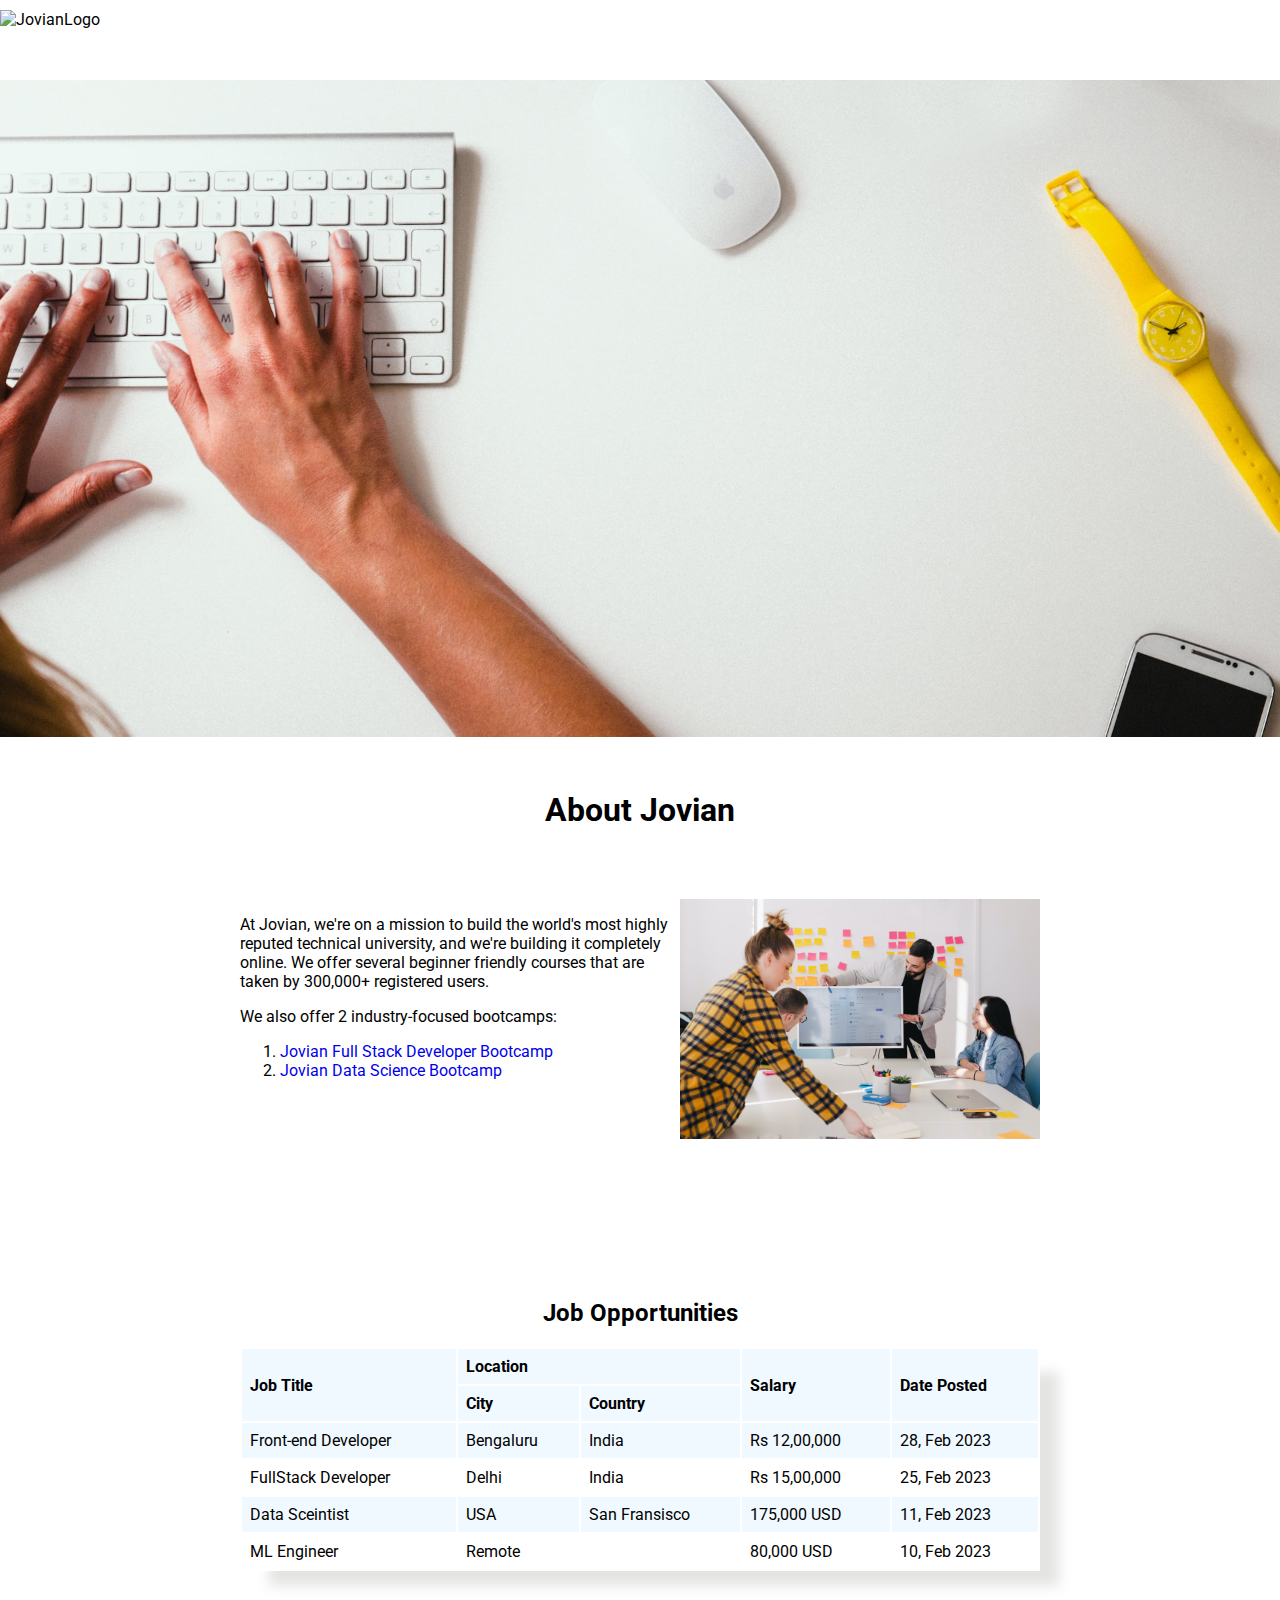
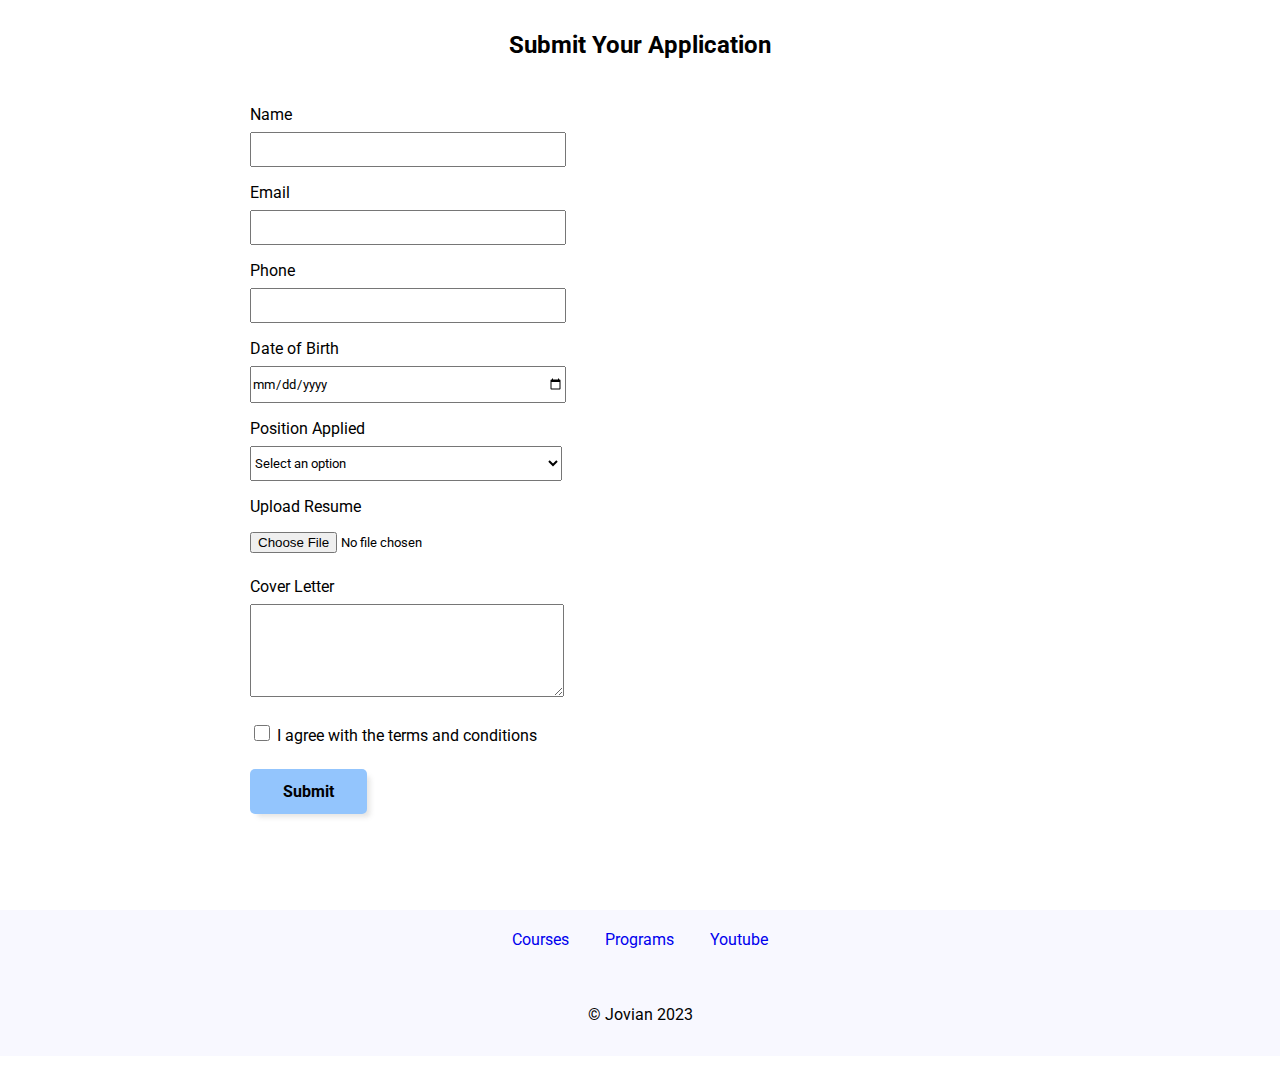
==== src/index.html @ c90a6713 "HTML CSS and supporting images/files uploaded" ====
<!DOCTYPE html>
<html>
    <head>
        <title>
         Jovian Job Portal
        </title>
        <link rel="stylesheet" href="styles.css">
        <link rel="preconnect" href="https://fonts.googleapis.com">
<link rel="preconnect" href="https://fonts.gstatic.com" crossorigin>
<link href="https://fonts.googleapis.com/css2?family=Roboto:wght@100;700&display=swap" rel="stylesheet">
<link rel="preconnect" href="https://fonts.googleapis.com">
<link rel="preconnect" href="https://fonts.gstatic.com" crossorigin>
<link href="https://fonts.googleapis.com/css2?family=Roboto:wght@100;300;400;500;700&display=swap" rel="stylesheet">
    </head>
    <body>
        <div class="navbar">
            <img class="JovianLogo" src="https://s3-us-west-2.amazonaws.com/cbi-image-service-prd/modified/114c04a5-e29d-4b11-8879-75664316419f.png?w=3840" alt="JovianLogo" >
        </div>
        <img class ="banner" src="Banner.jpg" alt="banner" >

        <h1>About Jovian</h1>
        <div class="About">

           
            <div class="description">
      
       <p>At Jovian, we're on a mission to build
        the world's most highly reputed technical
        university, and we're building it completely
        online. We offer several beginner friendly 
        courses that are taken by 300,000+ registered
        users.</p>
        <p>We also offer 2 industry-focused bootcamps:
            <ol>
               <li><a href="https://jovian.com/program/jovian-full-stack-developer-bootcamp" target="_blank">Jovian Full Stack Developer Bootcamp</a></li> 
               <li><a href="https://jovian.com/program/jovian-data-science-bootcamp" target="_blank">Jovian Data Science Bootcamp</a></li>
            </ol>
        </p>
    </div class="team">
       <img class = "team-image" src="Team.jpg" alt="Team" height="240px">

    </div>

    <div class="Job-section">
       
       <h2>Job Opportunities</h2>

       

   <table class="Job-content">
   <tr class="jobs-header-row">
    <th rowspan="2">Job Title</th>
    <th colspan="2">Location</th>
    <th rowspan="2">Salary</th>
    <th rowspan="2">Date Posted</th>

    <tr class="jobs-header-row"> 
      <th> City </th>
      <th> Country </th>
    </tr>
   </tr>
   <div class="box-shadow">
   <tr class="Job-items">
   <td>Front-end Developer</td>
   <td>Bengaluru</td>
   <td>India</td>
   <td>Rs 12,00,000</td>
   <td>28, Feb 2023</td>
   </tr>
   <tr class="Job-items">
    
    <td>FullStack Developer</td>
    <td>Delhi</td>
    <td>India</td>
    <td>Rs 15,00,000</td>
   <td>25, Feb 2023</td>
    </tr>

    <tr class="Job-items">
    <td>Data Sceintist </td>
    <td>USA</td>
    <td>San Fransisco</td>
    <td>175,000 USD</td>
   <td>11, Feb 2023</td>
    </tr>
    <tr class="Job-items">
        <td>ML Engineer </td>
        <td colspan="2">Remote</td>
        <td>80,000 USD</td>

       <td>10, Feb 2023</td>
        </tr>

    </div>

 </table>
       
      
       
     
     


    </div>

    <div class="application">
        <div>
            <h2>Submit Your Application</h2>
        </div>
        <form action="https://formbold.com/s/9Bv5w" method="POST" enctype="multipart/form-data" class="application-form">
            <div class="form-group">
              <label for="name"> Name</label><br>
              <input type="text" id="name" name="name" required>
            </div>

            
                <div class="form-group">
                  <label for="Email"> Email</label><br>
                  <input type="text" id="email" name="Email" required>
                </div>

                    <div class="form-group">
                      <label for="Phone"> Phone</label><br>
                      <input type="number" id="phone" name="Phone" required>
                    </div>
                   
                        <div class="form-group">
                          <label for="dob"> Date of Birth </label><br>
                          <input type="date" id="dob" name="dob" required>
                        </div>
                        
                            <div class="form-group">
                              <label for="position"> Position Applied</label><br>
                             <select id="position" name="position" required>
                                <option value="">Select an option </option>
                                <option value="Frontend Developer">Frontend Developer </option>
                                <option value="FullStack Developer">FullStack Developer </option>
                                <option value="Data Scientist">Data Scientist </option>
                                <option value="ML Engineer">ML Engineer </option>

                             </select>
                            </div>

                            <div class="form-group">
                                <label for="resume"> Upload Resume </label><br>
                                <input type="file" id="resume" name="resume" accept=" .pdf,.doc,.docx" required>
                              </div>

                              <div class="form-group">
                                <label for="cover-letter"> Cover Letter </label><br>
                                <textarea  id="cover-letter" name="cover-letter"  rows="5" required> </textarea>
                              </div>

                              <div class="form-group">
                                <label for="terms">  <input type="checkbox" id="terms" name="terms" required>
                                I agree with the terms and conditions</label>
                               
                              </div>

                              <div class="form-group">
                                
                                <input type="submit" value="Submit">
                              </div>


        

        </form>




    </div>

       <div class="footer"> 
        
        <ul>
            <li class="links"><a href="https://jovian.com/learn" target="_blank">Courses</a></li>
            <li class="links"><a href="https://jovian.com/learn" target="_blank">Programs</a></li>
            <li class="links"><a href="https://www.youtube.com/@jovianhq" target="_blank">Youtube</a></li>
        </ul>
  
        <p>&#169 Jovian 2023</p>
       </div>
    </body>
</html>
---- src/styles.css ----
body {
    margin:0;
    padding:0;
    font-family: Roboto,sans-serif;

}

.navbar {
    height:80px;
    background-color:rgb(255, 255, 255);
}

.JovianLogo{
    padding:10px 0;
    height:60px;


}

.banner {
    width:100%;
    object-fit: cover;
   
}

h1 h2 h3 p {
   
   

}

.About{

    max-width: 800px;
    margin: 0 auto;
    display:flex;
    /* margin-left: 20px;
    margin-right: 20px; */
    margin-bottom: 100px;
    padding:20px;
    
}

.Job-section{

    max-width: 800px;
    margin: 0 auto;
    padding:20px;
    /* margin-left: 20px;
    margin-right: 20px; */
}


h1 {

text-align: center;
margin-top: 50px;
margin-bottom: 50px;


}

h2{

    text-align: center;
    
 }

 .Job-content {

     /* border:1px solid #525252; */
     width:100%;
     /* border-collapse: collapse; */
      box-shadow: 24px 20px 12px -5px rgba(120,120,113,0.2);
     
 }




 .jobs-header-row th {

    /* border:1px solid #525252; */
    background-color:#F0F9FF ;
    box-shadow: none;
    padding:8px;
    text-align: left;
    
   


 }

 .Job-items td {

    
   padding:8px;


 }

 .Job-content tr:nth-child(odd)
 {

    background-color:#F0F9FF ;

 }


 /* application */
 

.application{

    max-width: 800px;
    margin: 0 auto;
    padding:20px;
    /* margin-left: 20px;
    margin-right: 20px; */
}
 
.application-form {

    padding:10px;


}

.form-group {
  
    margin: 16px 0;

}


.form-group input,select,textarea{

    width:40%;
    padding: 8px 0;
    margin-top: 8px;
    font-family:  Roboto,sans-serif;
}

.form-group label{

   font-size: 16px;
   font-weight: 400;
}

.form-group input[type="checkbox"]{

    width:16px;
    height:16px;
    min-width:0;
}


.form-group input[type="submit"]{
    background-color: #93C5FD;
    /* padding:1rem; */
    width:15%;
    height:45px;
    min-width:0;
    border-radius:5px;
    font-size:16px;
    font-weight: bold;
    border:none;
    box-shadow: 5px 5px 5px -2px rgba(120,120,113,0.2);
}

.form-group input[type="submit"]:hover {
   cursor: pointer;
   background-color: #3B82F6;
   color:antiquewhite;
   transition: ease-in ;

}




    .footer {

        background-color: ghostwhite;
        /* height: 50px; */
        margin-top:50px;
       
    }

    .footer p {

        text-align: center;
        padding: 20px 0 32px; 
    }

    a{
        text-decoration: none;
        
    }

  

   .footer ul{

        list-style: none;
        text-align:center;
        padding : 20px 
       
        
         

    }

    .footer li{

        
        margin:0 16px ;
        display: inline;
         

    }
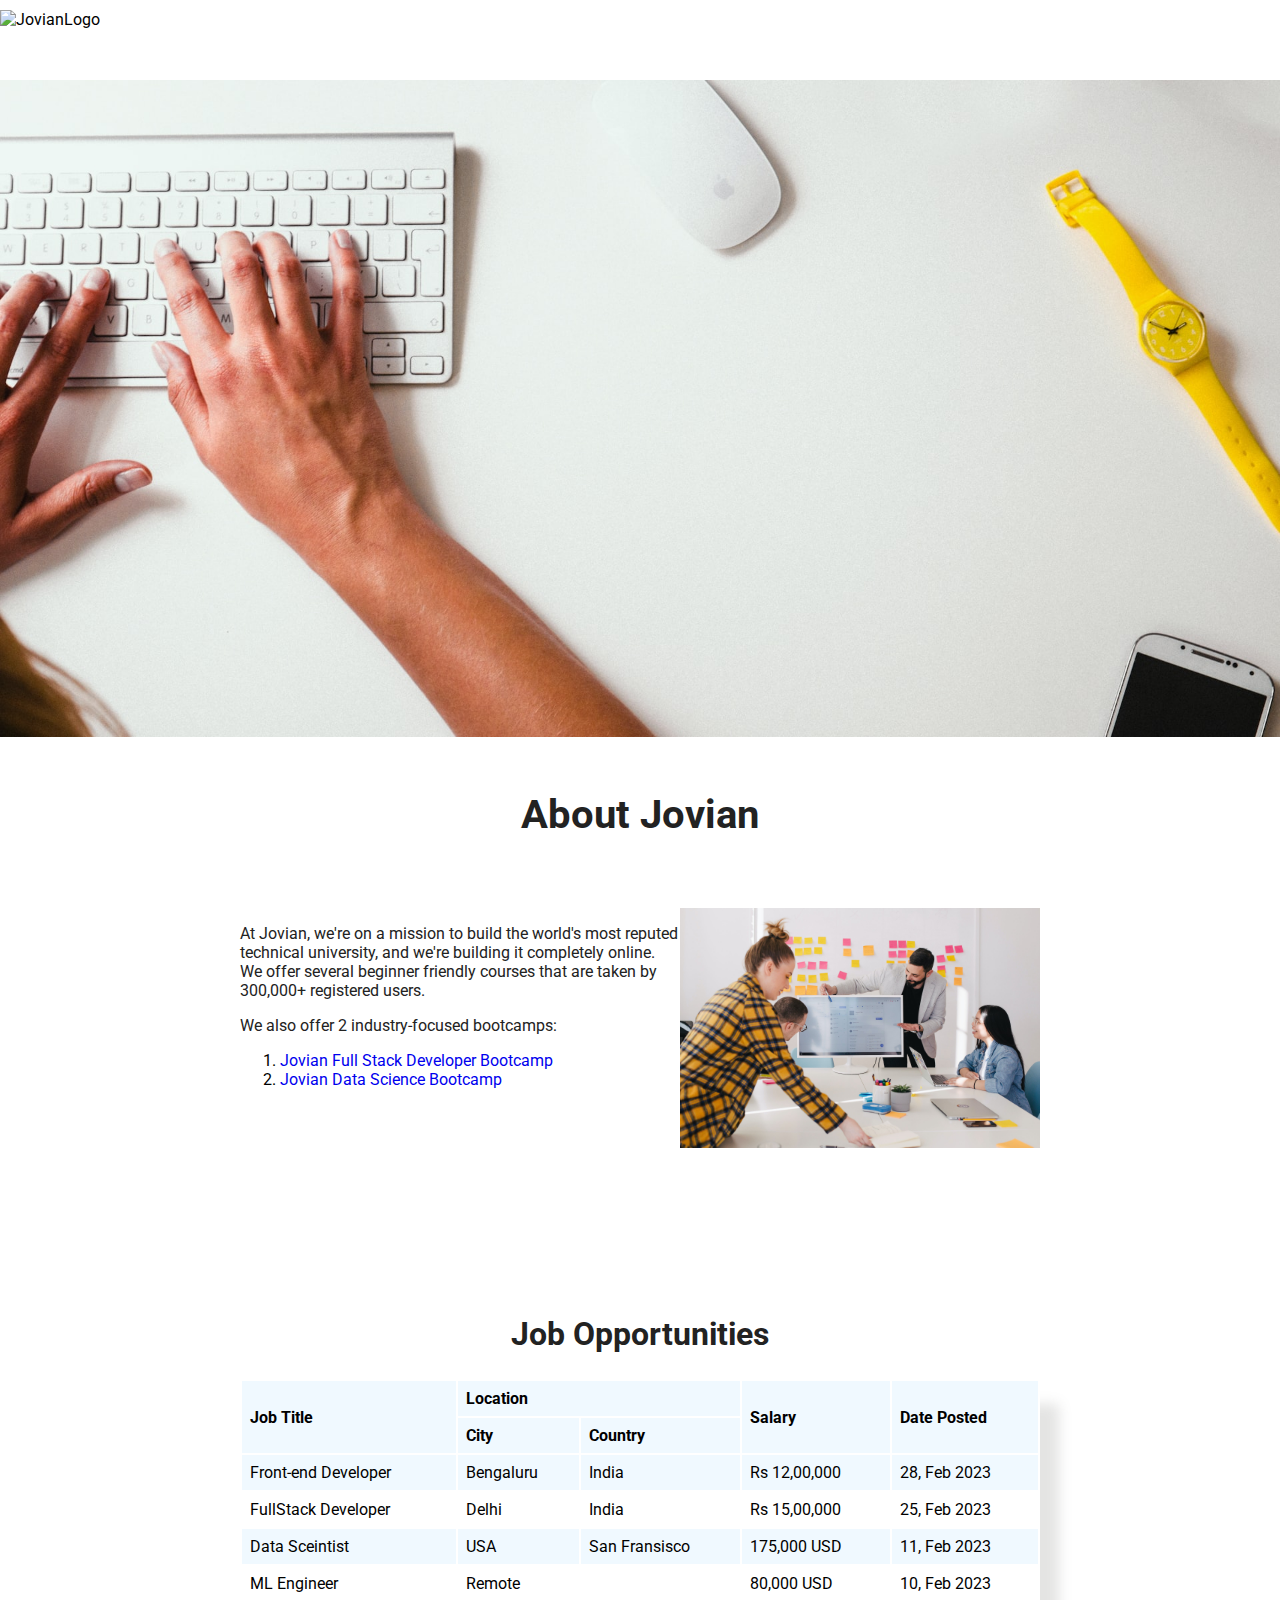
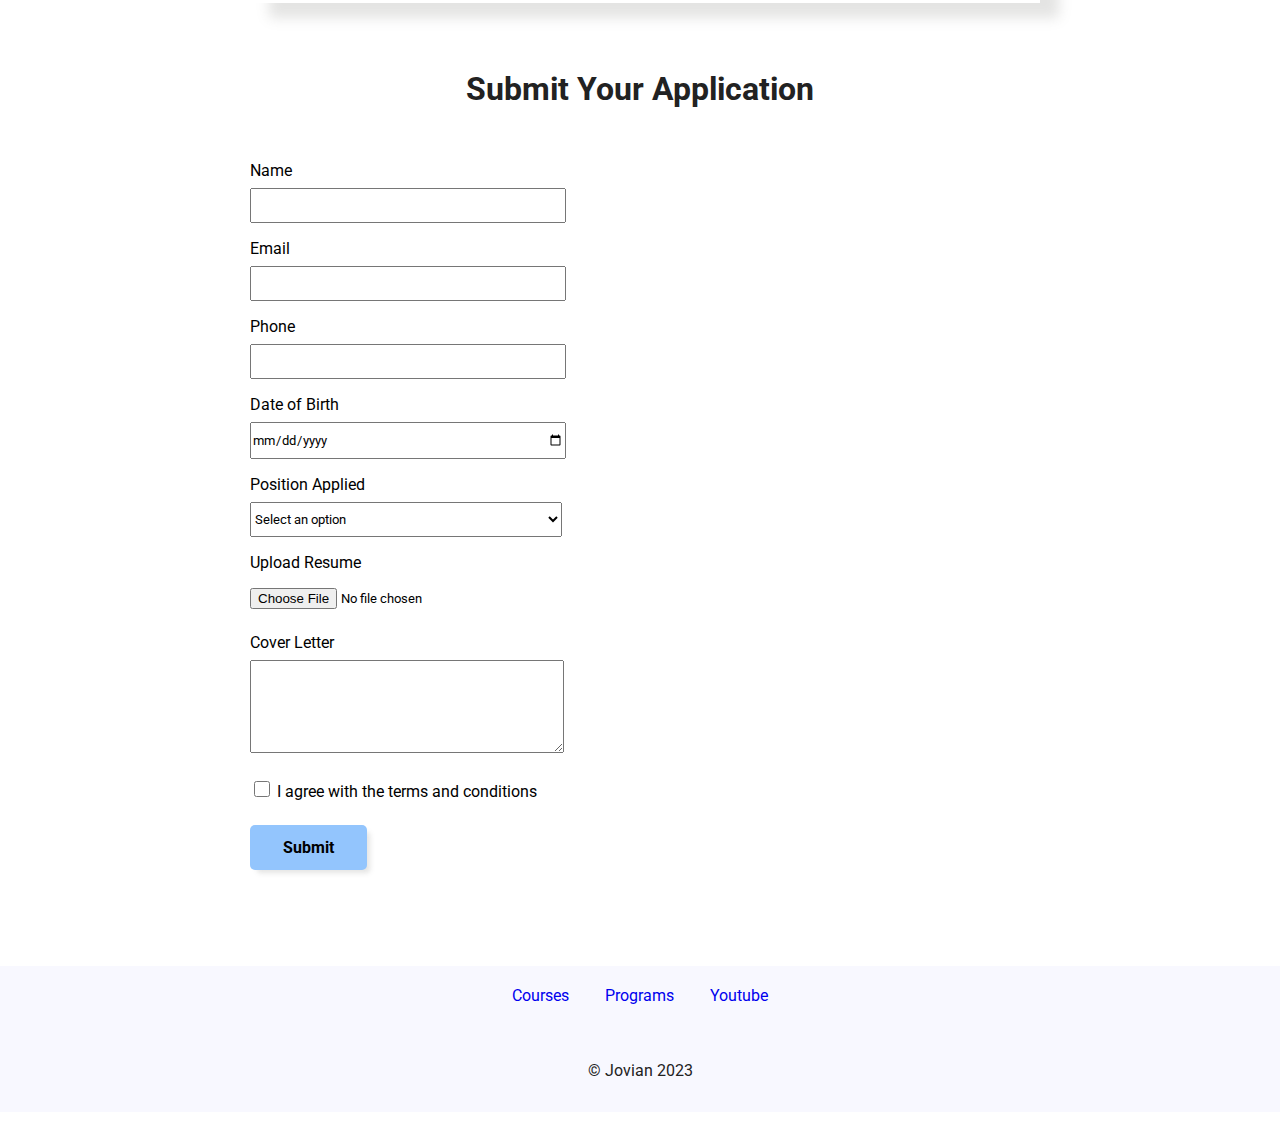
==== commit 38ddcd43: "changes in Title and description and font-size" ====
--- a/src/index.html
+++ b/src/index.html
@@ -2,7 +2,7 @@
 <html>
     <head>
         <title>
-         Jovian Job Portal
+         Jovian Job Site
         </title>
         <link rel="stylesheet" href="styles.css">
         <link rel="preconnect" href="https://fonts.googleapis.com">
@@ -25,7 +25,7 @@
             <div class="description">
       
        <p>At Jovian, we're on a mission to build
-        the world's most highly reputed technical
+        the world's most reputed technical
         university, and we're building it completely
         online. We offer several beginner friendly 
         courses that are taken by 300,000+ registered
--- a/src/styles.css
+++ b/src/styles.css
@@ -2,6 +2,7 @@
     margin:0;
     padding:0;
     font-family: Roboto,sans-serif;
+    font-size:16px;
 
 }
 
@@ -23,11 +24,17 @@
    
 }
 
-h1 h2 h3 p {
+h1,h2,h3,p {
    
-   
-
-}
+   color:#222222;
+
+}
+
+h1{font-size:2.5rem}
+h2{font-size:2rem}
+h3{font-size:1.75rem}
+h5{font-size:1.25rem}
+
 
 .About{
 
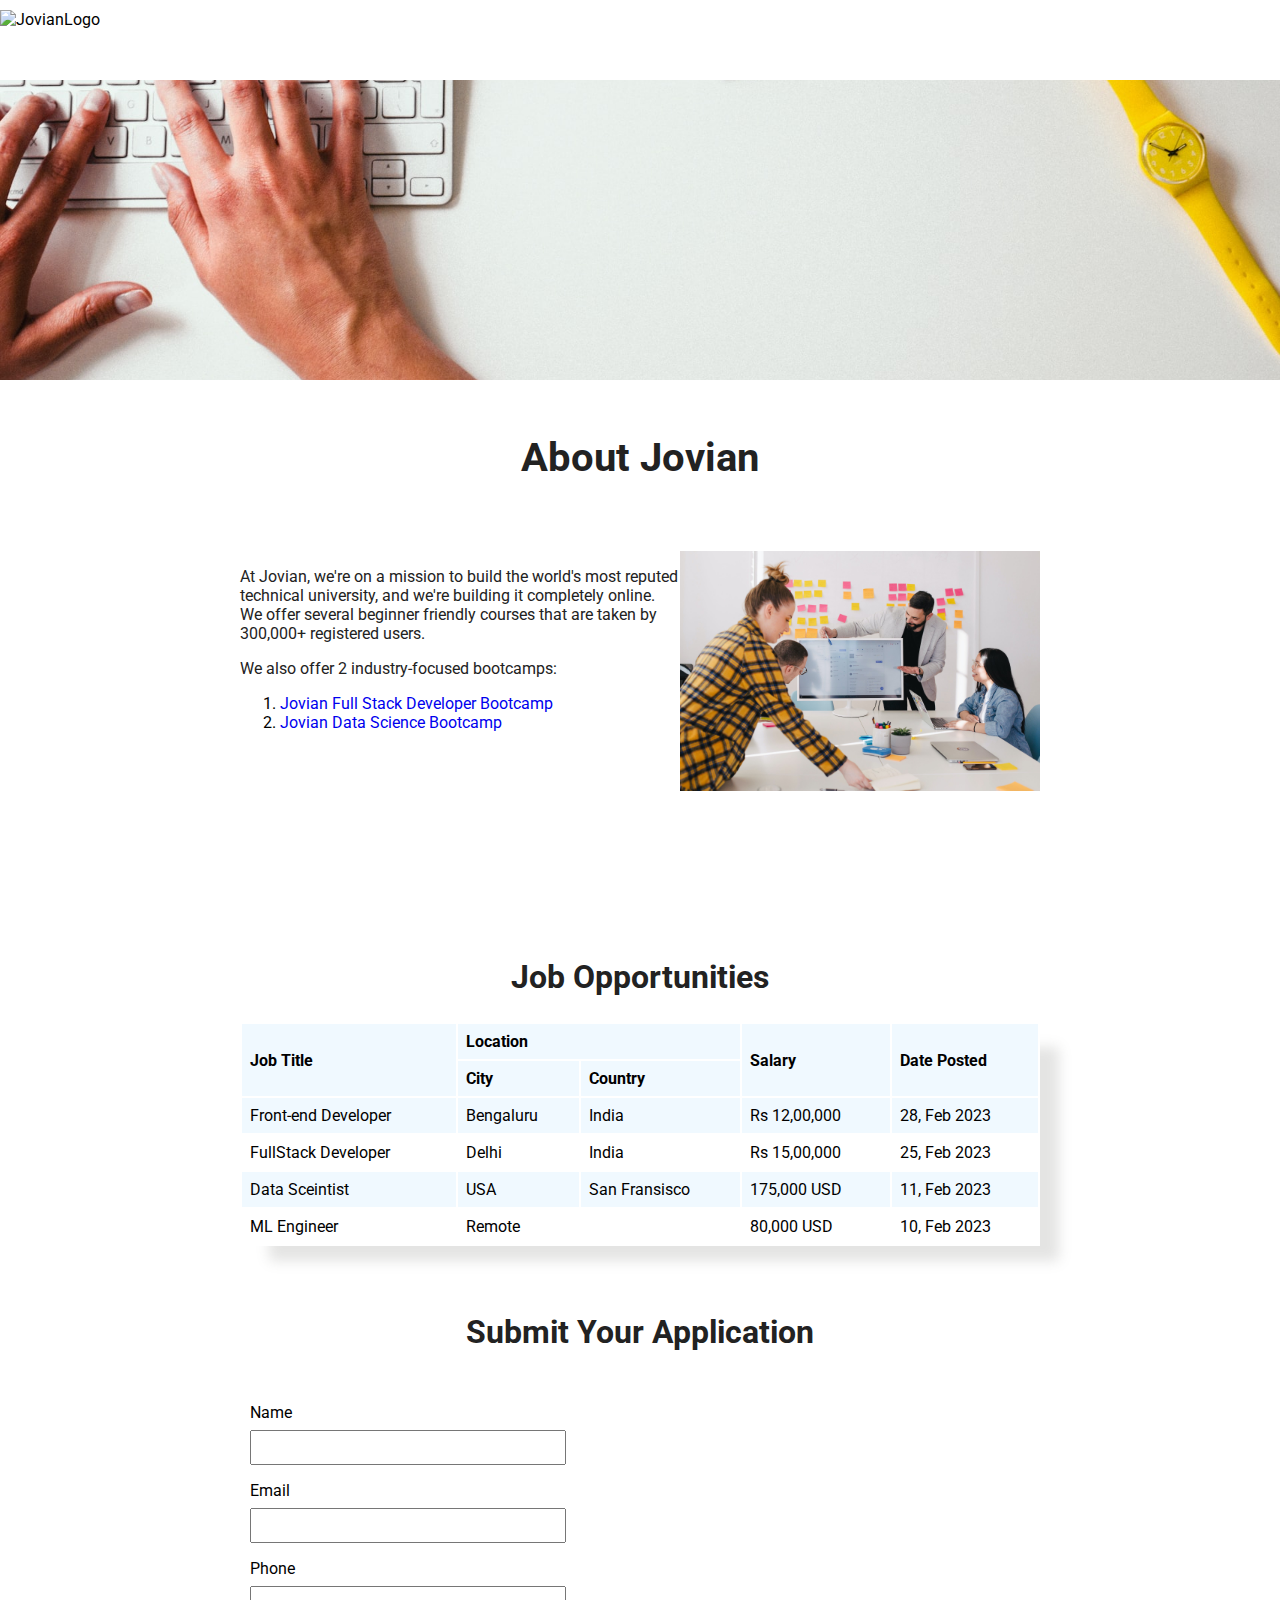
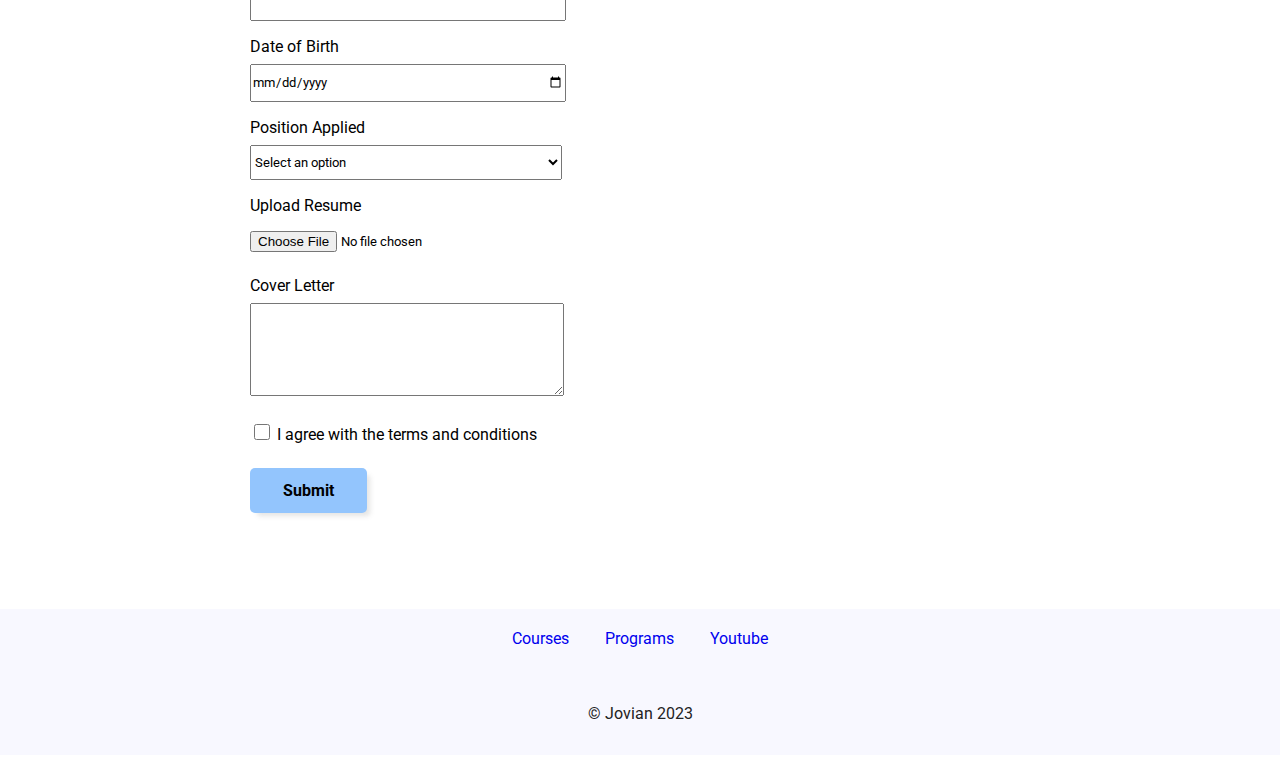
==== commit e65b8271: "changed title and favicon" ====
--- a/src/index.html
+++ b/src/index.html
@@ -1,9 +1,8 @@
 <!DOCTYPE html>
 <html>
     <head>
-        <title>
-         Jovian Job Site
-        </title>
+      <title>Jovian Careers</title>
+    <link rel="icon" href="GMMpgdl.png" type="image/x-icon">
         <link rel="stylesheet" href="styles.css">
         <link rel="preconnect" href="https://fonts.googleapis.com">
 <link rel="preconnect" href="https://fonts.gstatic.com" crossorigin>
--- a/src/styles.css
+++ b/src/styles.css
@@ -21,6 +21,7 @@
 .banner {
     width:100%;
     object-fit: cover;
+    height: 300px;
    
 }
 
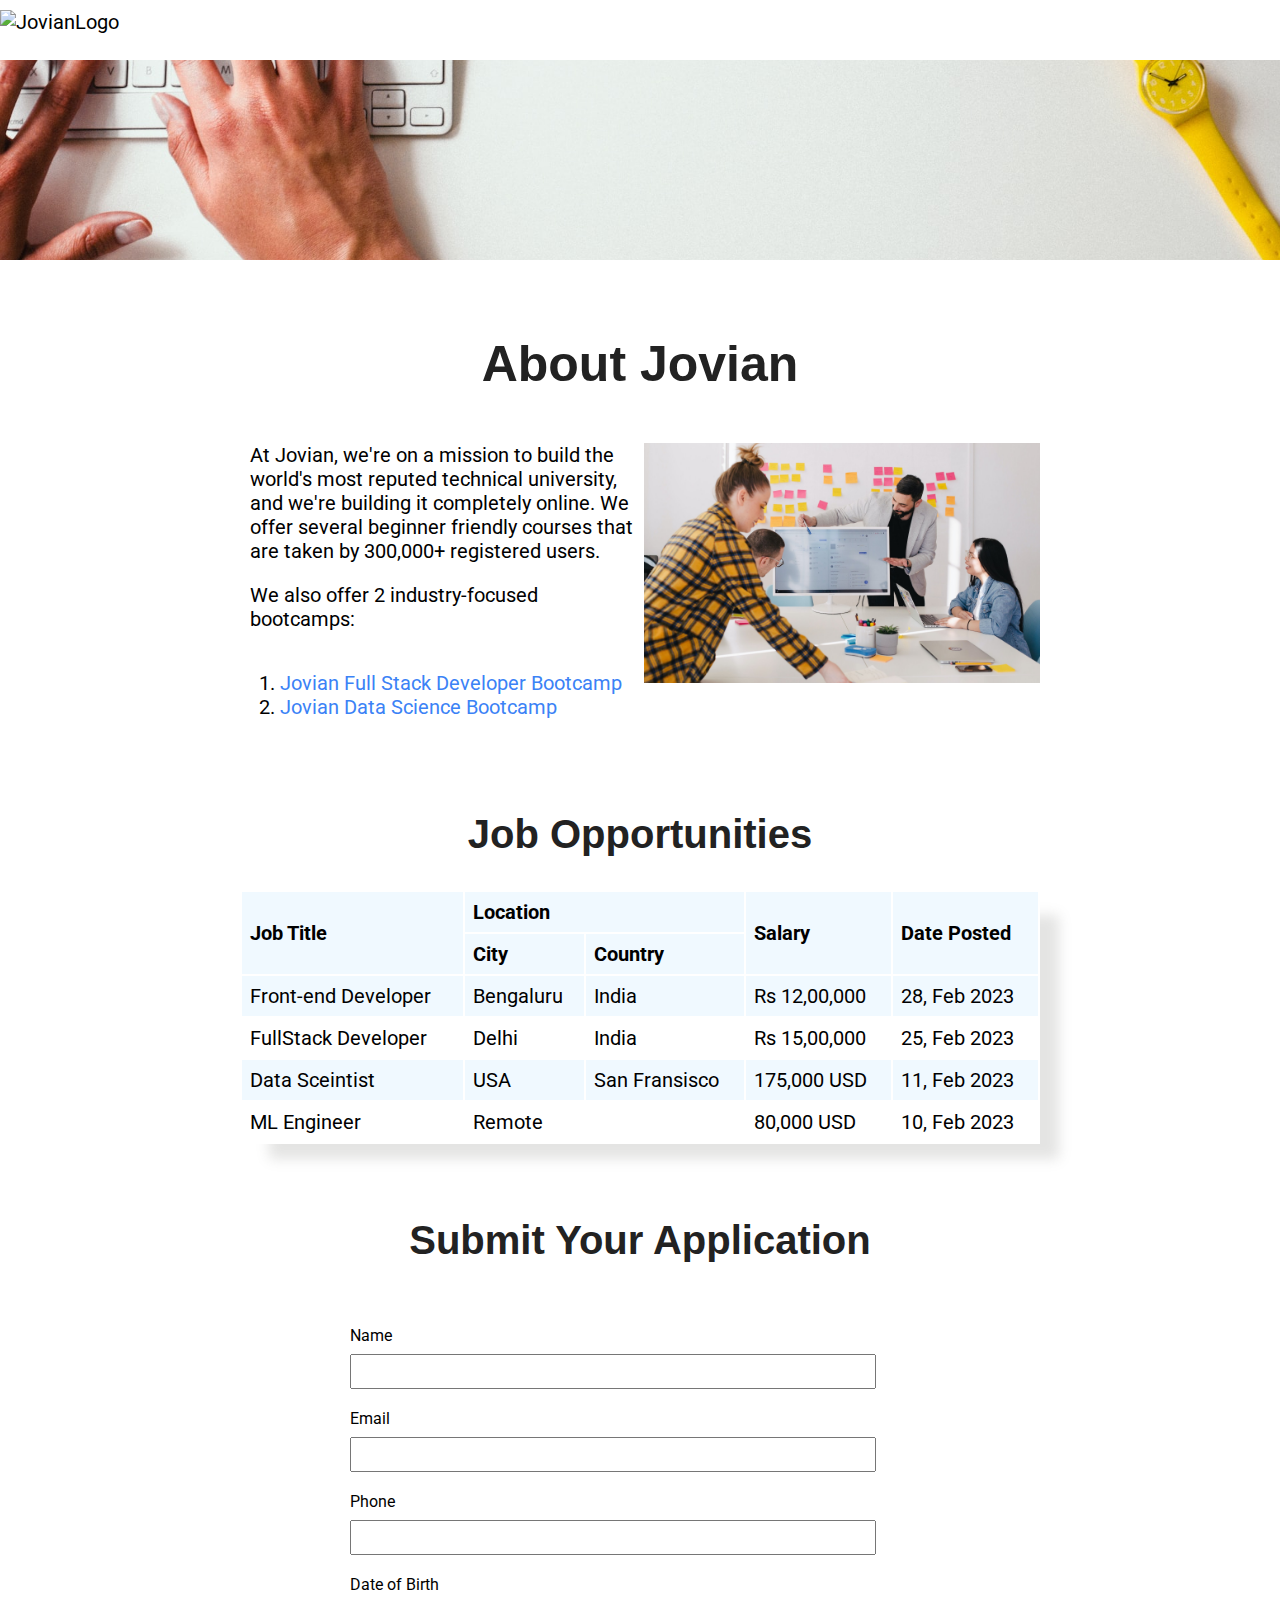
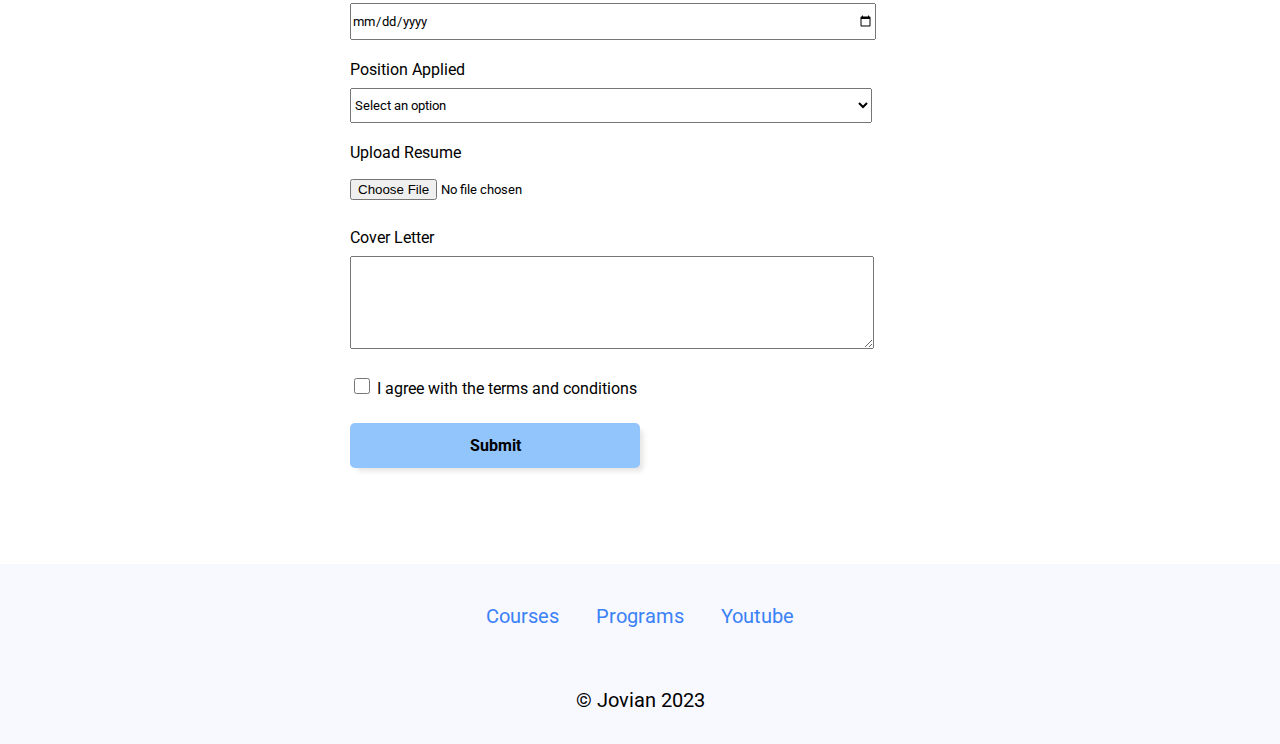
==== commit 785c5144: "made responsive" ====
--- a/src/index.html
+++ b/src/index.html
@@ -1,8 +1,20 @@
 <!DOCTYPE html>
 <html>
     <head>
-      <title>Jovian Careers</title>
+      <title>Jovian Careers| Build A Successful Career in Tech</title>
     <link rel="icon" href="GMMpgdl.png" type="image/x-icon">
+    <meta charset="UTF-8">
+    <meta name="viewport" content="width=device-width, initial-scale=1.0">
+    <meta name="description" content="Learn about job openings at Jovian and submit your application now">
+    <meta name="keywords" content="data science, software development, jobs">
+    <meta name="author" content="Jovian">
+    <meta name="robots" content="index, follow">
+    <meta property="og:title" content="Jovian Careers">
+    <meta property="og:description" content="Learn about job openings at Jovian and submit your application now">
+    <meta property="og:image" content="KBD7w8k.png">
+    <meta name="twitter:title" content="Jovian Careers">
+    <meta name="twitter:description" content="Learn about job openings at Jovian and submit your application now">
+    <meta name="twitter:image" content="KBD7w8k.png">
         <link rel="stylesheet" href="styles.css">
         <link rel="preconnect" href="https://fonts.googleapis.com">
 <link rel="preconnect" href="https://fonts.gstatic.com" crossorigin>
@@ -14,6 +26,7 @@
     <body>
         <div class="navbar">
             <img class="JovianLogo" src="https://s3-us-west-2.amazonaws.com/cbi-image-service-prd/modified/114c04a5-e29d-4b11-8879-75664316419f.png?w=3840" alt="JovianLogo" >
+            <img class="JovianLogo-onlyicon" src="GMMpgdl.png" alt="JovianLogo" >
         </div>
         <img class ="banner" src="Banner.jpg" alt="banner" >
 
@@ -35,16 +48,45 @@
                <li><a href="https://jovian.com/program/jovian-data-science-bootcamp" target="_blank">Jovian Data Science Bootcamp</a></li>
             </ol>
         </p>
-    </div class="team">
-       <img class = "team-image" src="Team.jpg" alt="Team" height="240px">
-
-    </div>
+   
+
+            </div>
+
+            <div class="team">
+              <img class = "team-image" src="Team.jpg" alt="Team" height="240">
+       
+           </div>
+
+            </div>
 
     <div class="Job-section">
+
+      
        
        <h2>Job Opportunities</h2>
 
-       
+     <div class="job-content2">
+      <div class="item">
+        <div class="job-title">Front-end Developer</div>
+        <div class="job-details">Bengaluru, India</div>
+        <div class="job-details">₹ 12,00,000</div>
+        <div class="job-details">Posted Mar 3, 2023</div>
+      </div>
+
+      <div class="item">
+        <div class="job-title">Back-end Developer</div>
+        <div class="job-details">Delhi, India</div>
+        <div class="job-details">₹ 15,00,000</div>
+        <div class="job-details">Posted Mar 6, 2023</div>
+      </div>
+
+      <div class="item">
+        <div class="job-title">Full-Stack Developer</div>
+        <div class="job-details">Remote</div>
+        <div class="job-details">₹ 15,00,000</div>
+        <div class="job-details">Posted Mar 10, 2023</div>
+      </div>
+     </div>  
 
    <table class="Job-content">
    <tr class="jobs-header-row">
--- a/src/styles.css
+++ b/src/styles.css
@@ -1,4 +1,444 @@
-body {
+
+/* xs mobile-friendly */
+
+
+    html{
+
+        font-size:14px;
+        margin:0;
+        padding:0;
+
+    }
+
+    body{
+        margin:0;
+        padding:0;
+        font-family: Roboto,sans-serif;
+        font-size:1rem;
+
+
+    }
+
+    .navbar {
+        height:60px;
+        background-color:rgb(255, 255, 255);
+    }
+
+    .JovianLogo{
+       display:none;
+    
+    
+    }
+
+    .JovianLogo-onlyicon{
+        padding:10px 0;
+        height:40px;
+    
+    
+    }
+
+    .banner {
+        width:100%;
+        object-fit: cover;
+        height: 200px;
+       
+    }
+
+    h1,h2,h3 {
+        font-family: 'Inter', sans-serif;
+        font-weight: 600;
+        color:#222222;
+     
+     }
+
+     h1{font-size:2.5rem; text-align:center;margin:0;margin-top:10px}
+     h2{font-size:2rem; text-align:center}
+     h3{font-size:1.75rem}
+     h5{font-size:1.25rem}
+    
+
+.About{
+
+    max-width: 500px;
+    margin: 0 auto;
+    display:flex;
+    flex-direction: column;
+   
+    margin-bottom: 50px;
+    padding:10px;
+   
+
+    
+}
+
+
+
+a {
+    text-decoration: none;
+    color: #3B82F6;
+  }
+  
+  a:hover, a:focus {
+    color: #1D4ED8;
+  }
+
+    
+.team-image{
+    object-fit: cover;
+    /* height:200px; */
+    width:100%;
+}
+
+.Job-section{
+
+    max-width: 500px;
+    margin: 0 auto;
+    padding:20px;
+ 
+}
+
+.item {
+    border: 1px solid grey;
+    padding: 10px;
+    margin:10px;
+}
+
+.Job-content{
+    display: none;
+}
+
+.application{
+
+    max-width: 500px;
+    margin: 0 auto;
+    padding:20px;
+    
+}
+ 
+.application-form {
+
+    padding:10px;
+
+
+}
+
+.form-group {
+  
+    margin: 16px 0;
+
+}
+
+
+.form-group input,select,textarea{
+
+    width:90%;
+    padding: 8px 0;
+    margin-top: 8px;
+    font-family:  Roboto,sans-serif;
+}
+
+.form-group label{
+
+   font-size: 16px;
+   font-weight: 400;
+}
+
+.form-group input[type="checkbox"]{
+
+    width:16px;
+    height:16px;
+    min-width:0;
+}
+
+
+.form-group input[type="submit"]{
+    background-color: #93C5FD;
+   
+    width:50%;
+    height:45px;
+    min-width:0;
+    border-radius:5px;
+    font-size:16px;
+    font-weight: bold;
+    border:none;
+    box-shadow: 5px 5px 5px -2px rgba(120,120,113,0.2);
+}
+
+.form-group input[type="submit"]:hover {
+   cursor: pointer;
+   background-color: #3B82F6;
+   color:antiquewhite;
+   transition: ease-in ;
+
+}
+
+
+
+.footer {
+
+    background-color: ghostwhite;
+    margin:0;
+    
+    margin-top:50px;
+    padding: 0;
+    width:100%;
+
+    position:absolute;
+    /* bottom:0; */
+
+   
+}
+
+.footer p {
+
+    text-align: center;
+    padding: 20px 0 32px; 
+}
+
+a{
+    text-decoration: none;
+    
+}
+
+
+
+.footer ul{
+
+    list-style: none;
+    text-align:center;
+    padding : 20px 
+   
+    
+     
+
+}
+
+.footer li{
+
+    
+    margin:0 16px ;
+    display: inline;
+     
+
+}
+
+
+
+
+/* large-mobile/tablet-friendly */
+
+@media screen and (min-width:576px) {
+
+    html{
+
+        font-size:16px;
+
+    }
+
+    h1 { padding-top: 20px;
+
+    }
+
+    .About{
+
+        max-width: 600px;
+       
+        display:flex;
+        flex-direction:column;
+      
+        
+    }
+
+    .team-image{
+        
+         height:300px; 
+       
+    }
+
+    .Job-section{
+
+        max-width: 600px;
+      
+     
+    }
+   
+
+    .application{
+
+        max-width: 600px;
+    
+        
+    }
+   
+    
+    
+}
+
+/* tablet/laptop-friendly */
+
+@media screen and (min-width:768px) {
+
+    html{
+
+        font-size:18px;
+
+    }
+
+    .JovianLogo{
+        display: block;
+        padding:10px 0;
+        height:60px;
+     
+     
+     }
+ 
+     .JovianLogo-onlyicon{
+        display:none;
+     
+     
+     }
+
+     h1{
+        margin-top: 50px;
+     }
+
+     .About{
+
+        max-width:800px;
+        margin: 0 auto;
+        display:flex;
+        flex-direction:row;
+       
+       margin-top: 30px;
+        margin-bottom:20px;
+        padding:20px;
+        
+    }
+
+    .description{
+        width:50%;
+        padding-right:8px;
+      }
+
+      p {margin:0;
+    padding-left: 10px;
+ 
+padding-bottom: 20px;}
+
+     
+
+     .team{
+      width:50%;
+
+     }
+
+
+
+    .team-image{
+        object-fit: cover;
+        height:240px;
+    }
+
+
+    .Job-section{
+
+        max-width: 800px;
+        margin: 0 auto;
+        padding:20px;
+        padding-top:0;
+     
+    }
+
+    .job-content2{
+        display: none;
+    }
+
+ 
+
+
+ .Job-content {
+
+    display: table;
+
+  
+    width:100%;
+   
+     box-shadow: 24px 20px 12px -5px rgba(120,120,113,0.2);
+    
+}
+
+
+
+
+.jobs-header-row th {
+
+  
+   background-color:#F0F9FF ;
+   box-shadow: none;
+   padding:8px;
+   text-align: left;
+   
+  
+
+
+}
+
+.Job-items td {
+
+   
+  padding:8px;
+
+
+}
+
+.Job-content tr:nth-child(odd)
+{
+
+   background-color:#F0F9FF ;
+
+}
+    
+}
+
+/* large-desktop-friendly */
+
+@media screen and (min-width:992px) {
+
+
+    html{
+
+        font-size:20px;
+
+    }
+
+
+  
+
+     .JovianLogo{
+        display: block;
+        padding:10px 0;
+        height:60px;
+     
+     
+     }
+ 
+     .JovianLogo-onlyicon{
+        display:none;
+     
+     
+     }
+  
+    
+}
+
+
+
+
+
+
+
+
+/* body {
     margin:0;
     padding:0;
     font-family: Roboto,sans-serif;
@@ -42,8 +482,7 @@
     max-width: 800px;
     margin: 0 auto;
     display:flex;
-    /* margin-left: 20px;
-    margin-right: 20px; */
+   
     margin-bottom: 100px;
     padding:20px;
     
@@ -54,8 +493,7 @@
     max-width: 800px;
     margin: 0 auto;
     padding:20px;
-    /* margin-left: 20px;
-    margin-right: 20px; */
+ 
 }
 
 
@@ -76,9 +514,9 @@
 
  .Job-content {
 
-     /* border:1px solid #525252; */
+  
      width:100%;
-     /* border-collapse: collapse; */
+    
       box-shadow: 24px 20px 12px -5px rgba(120,120,113,0.2);
      
  }
@@ -88,7 +526,7 @@
 
  .jobs-header-row th {
 
-    /* border:1px solid #525252; */
+   
     background-color:#F0F9FF ;
     box-shadow: none;
     padding:8px;
@@ -115,7 +553,7 @@
  }
 
 
- /* application */
+
  
 
 .application{
@@ -123,8 +561,7 @@
     max-width: 800px;
     margin: 0 auto;
     padding:20px;
-    /* margin-left: 20px;
-    margin-right: 20px; */
+    
 }
  
 .application-form {
@@ -165,7 +602,7 @@
 
 .form-group input[type="submit"]{
     background-color: #93C5FD;
-    /* padding:1rem; */
+   
     width:15%;
     height:45px;
     min-width:0;
@@ -190,7 +627,7 @@
     .footer {
 
         background-color: ghostwhite;
-        /* height: 50px; */
+        
         margin-top:50px;
        
     }
@@ -229,4 +666,4 @@
     }
 
 
-
+ */
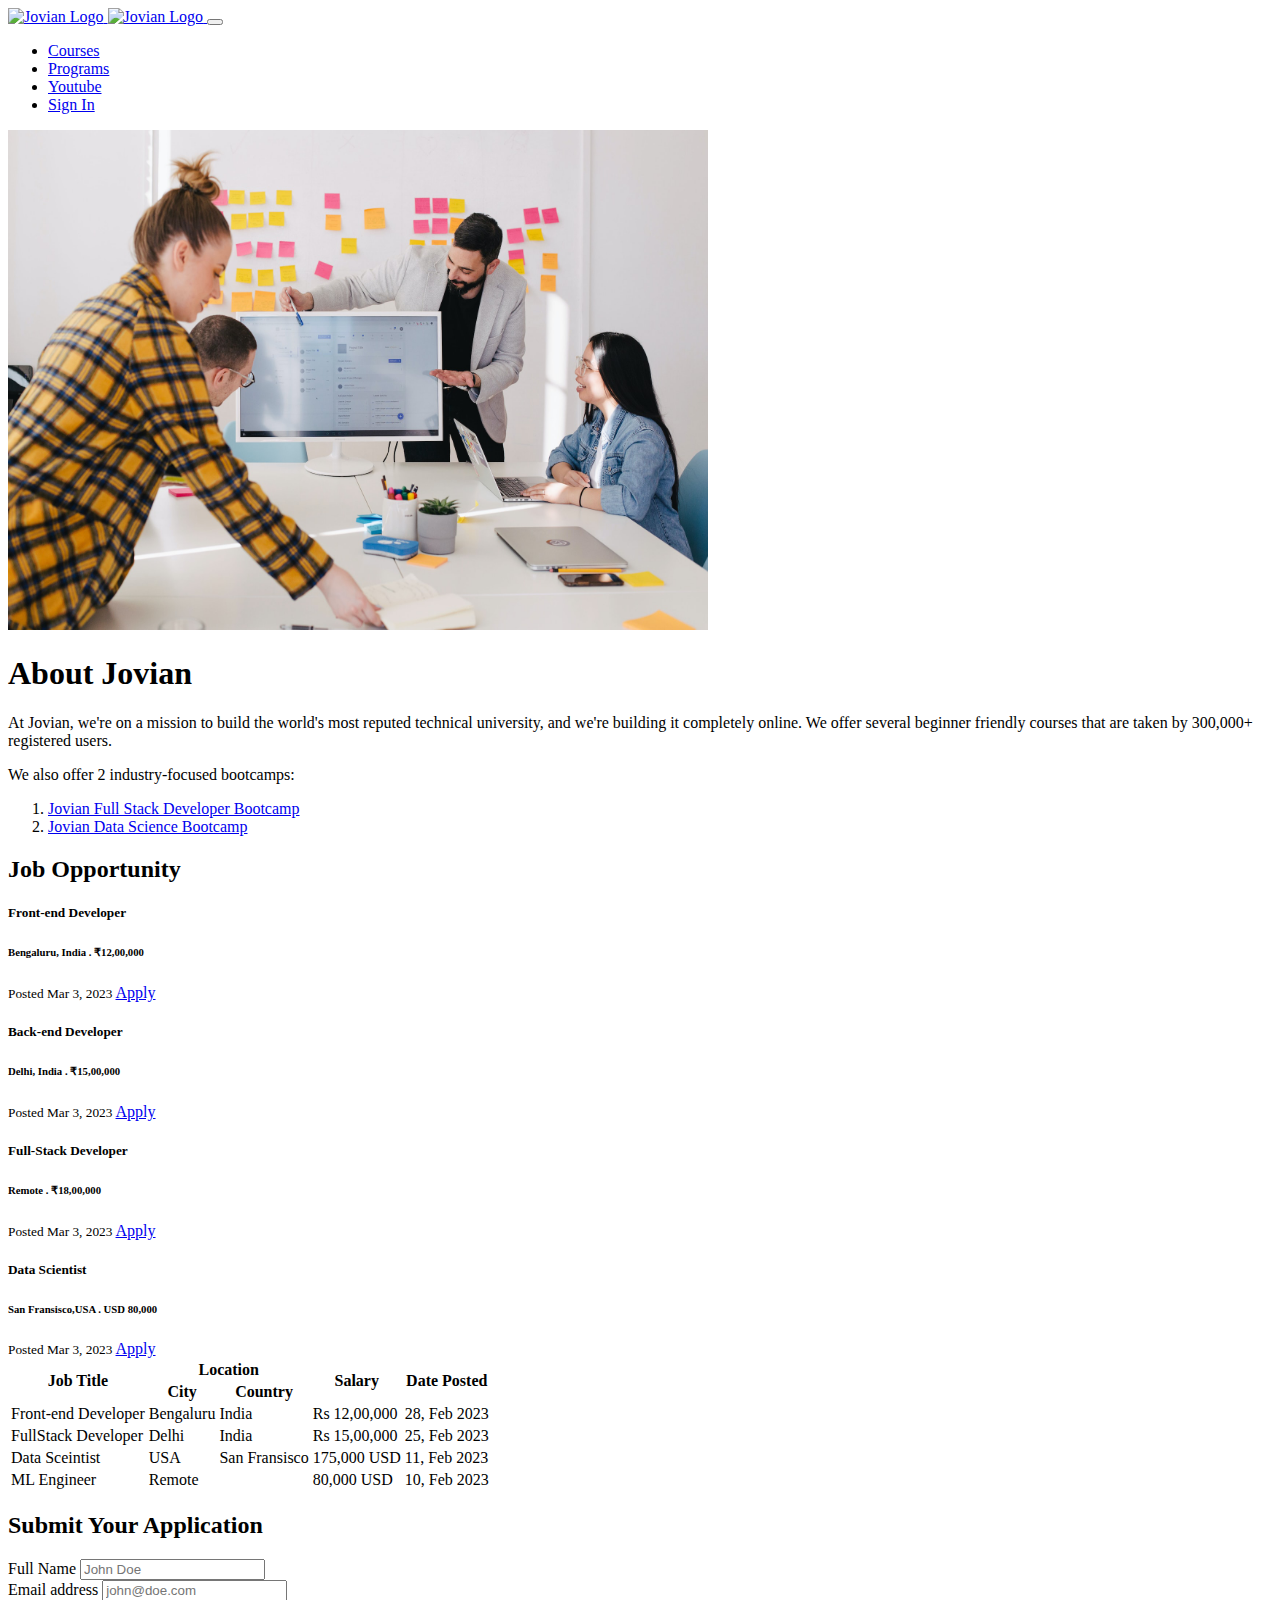
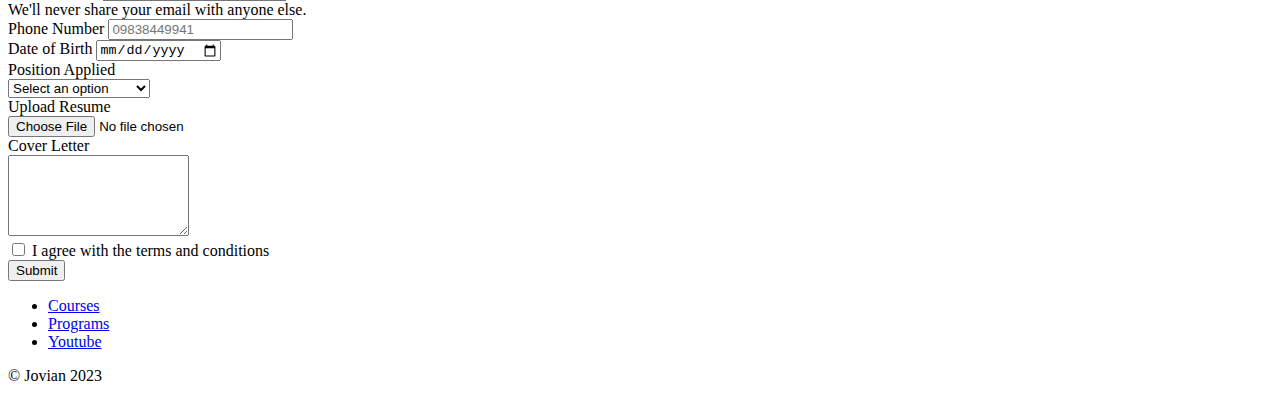
==== commit 2dcb1855: "using bootstrap 1" ====
--- a/src/index.html
+++ b/src/index.html
@@ -1,227 +1,311 @@
 <!DOCTYPE html>
 <html>
-    <head>
-      <title>Jovian Careers| Build A Successful Career in Tech</title>
-    <link rel="icon" href="GMMpgdl.png" type="image/x-icon">
-    <meta charset="UTF-8">
-    <meta name="viewport" content="width=device-width, initial-scale=1.0">
-    <meta name="description" content="Learn about job openings at Jovian and submit your application now">
-    <meta name="keywords" content="data science, software development, jobs">
-    <meta name="author" content="Jovian">
-    <meta name="robots" content="index, follow">
-    <meta property="og:title" content="Jovian Careers">
-    <meta property="og:description" content="Learn about job openings at Jovian and submit your application now">
-    <meta property="og:image" content="KBD7w8k.png">
-    <meta name="twitter:title" content="Jovian Careers">
-    <meta name="twitter:description" content="Learn about job openings at Jovian and submit your application now">
-    <meta name="twitter:image" content="KBD7w8k.png">
-        <link rel="stylesheet" href="styles.css">
-        <link rel="preconnect" href="https://fonts.googleapis.com">
-<link rel="preconnect" href="https://fonts.gstatic.com" crossorigin>
-<link href="https://fonts.googleapis.com/css2?family=Roboto:wght@100;700&display=swap" rel="stylesheet">
-<link rel="preconnect" href="https://fonts.googleapis.com">
-<link rel="preconnect" href="https://fonts.gstatic.com" crossorigin>
-<link href="https://fonts.googleapis.com/css2?family=Roboto:wght@100;300;400;500;700&display=swap" rel="stylesheet">
-    </head>
-    <body>
-        <div class="navbar">
-            <img class="JovianLogo" src="https://s3-us-west-2.amazonaws.com/cbi-image-service-prd/modified/114c04a5-e29d-4b11-8879-75664316419f.png?w=3840" alt="JovianLogo" >
-            <img class="JovianLogo-onlyicon" src="GMMpgdl.png" alt="JovianLogo" >
-        </div>
-        <img class ="banner" src="Banner.jpg" alt="banner" >
-
-        <h1>About Jovian</h1>
-        <div class="About">
-
-           
-            <div class="description">
-      
-       <p>At Jovian, we're on a mission to build
-        the world's most reputed technical
-        university, and we're building it completely
-        online. We offer several beginner friendly 
-        courses that are taken by 300,000+ registered
-        users.</p>
-        <p>We also offer 2 industry-focused bootcamps:
-            <ol>
-               <li><a href="https://jovian.com/program/jovian-full-stack-developer-bootcamp" target="_blank">Jovian Full Stack Developer Bootcamp</a></li> 
-               <li><a href="https://jovian.com/program/jovian-data-science-bootcamp" target="_blank">Jovian Data Science Bootcamp</a></li>
-            </ol>
+
+<head>
+  <title>Jovian Careers| Build A Successful Career in Tech</title>
+  <link rel="icon" href="GMMpgdl.png" type="image/x-icon">
+  <meta charset="UTF-8">
+  <meta name="viewport" content="width=device-width, initial-scale=1.0">
+  <meta name="description" content="Learn about job openings at Jovian and submit your application now">
+  <meta name="keywords" content="data science, software development, jobs">
+  <meta name="author" content="Jovian">
+  <meta name="robots" content="index, follow">
+  <meta property="og:title" content="Jovian Careers">
+  <meta property="og:description" content="Learn about job openings at Jovian and submit your application now">
+  <meta property="og:image" content="KBD7w8k.png">
+  <meta name="twitter:title" content="Jovian Careers">
+  <meta name="twitter:description" content="Learn about job openings at Jovian and submit your application now">
+  <meta name="twitter:image" content="KBD7w8k.png">
+  <title>Bootstrap demo</title>
+  <link href="https://cdn.jsdelivr.net/npm/bootstrap@5.3.0-alpha3/dist/css/bootstrap.min.css" rel="stylesheet"
+    integrity="sha384-KK94CHFLLe+nY2dmCWGMq91rCGa5gtU4mk92HdvYe+M/SXH301p5ILy+dN9+nJOZ" crossorigin="anonymous">
+
+  <link rel="preconnect" href="https://fonts.googleapis.com">
+  <link rel="preconnect" href="https://fonts.gstatic.com" crossorigin>
+  <link
+    href="https://fonts.googleapis.com/css2?family=Inter:wght@100;200;300;400;500;600;700;800;900&family=Roboto:ital,wght@0,100;0,300;0,400;0,500;0,700;0,900;1,100;1,300;1,400;1,500;1,700;1,900&display=swap"
+    rel="stylesheet">
+
+  <link rel="stylesheet" href="styles3.css">
+
+</head>
+
+<body>
+
+  <!--NAVBAR-->
+  <nav class="navbar navbar-expand-md bg-light shadow-sm">
+    <div class="container-md">
+      <!--LOGO-->
+      <a class="navbar-brand" href="#"> <img id="logo" alt="Jovian Logo" src="https://i.imgur.com/JRA5Q8a.png"
+          height="30" class="d-md-none" />
+        <img id="logo-with-text" alt="Jovian Logo" src="https://i.imgur.com/m1wXjqw.png" height="30"
+          class="d-none d-md-inline" /> </a>
+
+
+      <!--TOGGLE BUTTON-->
+      <button class="navbar-toggler" type="button" data-bs-toggle="collapse" data-bs-target="#navbarNav"
+        aria-controls="navbarNav" aria-expanded="false" aria-label="Toggle navigation">
+        <span class="navbar-toggler-icon"></span>
+      </button>
+
+
+
+      <div class="collapse navbar-collapse  justify-content-end" id="navbarNav">
+        <ul class="navbar-nav mt-2">
+          <li class="nav-item ">
+            <a class="nav-link " href="https://jovian.com/learn" target="_blank">Courses</a>
+          </li>
+          <li class="nav-item">
+            <a class="nav-link" href="https://jovian.com/learn" target="_blank">Programs</a>
+          </li>
+          <li class="nav-item">
+            <a class="nav-link" href="https://youtube.com/@jovianhq" target="_blank">Youtube</a>
+          </li>
+          <li class="nav-item">
+            <a class="btn btn-primary ms-md-2" href="https://jovian.com/login" role="button" target="_blank">Sign In</a>
+          </li>
+        </ul>
+      </div>
+    </div>
+  </nav>
+
+
+
+  <!--ABOUT SECTION-->
+  <div class="container px-4 py-5">
+    <div class="row flex-lg-row-reverse align-items-center g-5 py-5">
+      <div class="col-12 col-lg-6">
+        <img src="Team.jpg" class="d-block mx-lg-auto img-fluid rounded" alt="Bootstrap Themes" width="700" height="500"
+          loading="lazy">
+      </div>
+      <div class="col-lg-6">
+        <h1 class="display-5 fw-bold text-body-emphasis text-lg-start text-center mb-3">About Jovian</h1>
+        <p class="lead">At Jovian, we're on a mission to build
+          the world's most reputed technical
+          university, and we're building it completely
+          online. We offer several beginner friendly
+          courses that are taken by 300,000+ registered
+          users.</p>
+        <p class="lead">We also offer 2 industry-focused bootcamps:
+        <ol>
+          <li><a href="https://jovian.com/program/jovian-full-stack-developer-bootcamp" class="text-decoration-none"
+              target="_blank">Jovian Full Stack Developer Bootcamp</a></li>
+          <li><a href="https://jovian.com/program/jovian-data-science-bootcamp" target="_blank"
+              class="text-decoration-none">Jovian Data Science Bootcamp</a></li>
+        </ol>
         </p>
-   
-
-            </div>
-
-            <div class="team">
-              <img class = "team-image" src="Team.jpg" alt="Team" height="240">
-       
-           </div>
-
-            </div>
-
-    <div class="Job-section">
-
-      
-       
-       <h2>Job Opportunities</h2>
-
-     <div class="job-content2">
-      <div class="item">
-        <div class="job-title">Front-end Developer</div>
-        <div class="job-details">Bengaluru, India</div>
-        <div class="job-details">₹ 12,00,000</div>
-        <div class="job-details">Posted Mar 3, 2023</div>
-      </div>
-
-      <div class="item">
-        <div class="job-title">Back-end Developer</div>
-        <div class="job-details">Delhi, India</div>
-        <div class="job-details">₹ 15,00,000</div>
-        <div class="job-details">Posted Mar 6, 2023</div>
-      </div>
-
-      <div class="item">
-        <div class="job-title">Full-Stack Developer</div>
-        <div class="job-details">Remote</div>
-        <div class="job-details">₹ 15,00,000</div>
-        <div class="job-details">Posted Mar 10, 2023</div>
-      </div>
-     </div>  
-
-   <table class="Job-content">
-   <tr class="jobs-header-row">
-    <th rowspan="2">Job Title</th>
-    <th colspan="2">Location</th>
-    <th rowspan="2">Salary</th>
-    <th rowspan="2">Date Posted</th>
-
-    <tr class="jobs-header-row"> 
-      <th> City </th>
-      <th> Country </th>
-    </tr>
-   </tr>
-   <div class="box-shadow">
-   <tr class="Job-items">
-   <td>Front-end Developer</td>
-   <td>Bengaluru</td>
-   <td>India</td>
-   <td>Rs 12,00,000</td>
-   <td>28, Feb 2023</td>
-   </tr>
-   <tr class="Job-items">
+
+      </div>
+    </div>
+  </div>
+
+  <!--JOBS-->
+
+  <!--JOBS CARDS-->
+  <div class="container px-4 py-5">
+
+    <h2 class="display-6 fw-bold text-body-emphasis text-center mb-5">Job Opportunity</h2>
+    <div class="d-md-none">
+      <div class="card m-3">
+        <div class="card-body">
+          <h5 class="card-title">Front-end Developer</h5>
+          <h6 class="card-subtitle mb-2 text-muted">Bengaluru, India . ₹12,00,000</h6>
+
+
+          <small class="card-text mb-1 text-muted">Posted Mar 3, 2023</small>
+          <a href="mailto:jobs@jovian.com?subject=Front-End" class="card-link d-flex text-start">Apply</a>
+        </div>
+      </div>
+      <div class="card m-3">
+        <div class="card-body">
+          <h5 class="card-title">Back-end Developer</h5>
+          <h6 class="card-subtitle mb-2 text-muted">Delhi, India . ₹15,00,000</h6>
+
+
+          <small class="card-text mb-1 text-muted">Posted Mar 3, 2023</small>
+          <a href="mailto:jobs@jovian.com?subject=Back-End" class="card-link d-flex text-start">Apply</a>
+        </div>
+      </div>
+      <div class="card m-3">
+        <div class="card-body">
+          <h5 class="card-title">Full-Stack Developer</h5>
+          <h6 class="card-subtitle mb-2 text-muted">Remote . ₹18,00,000</h6>
+
+
+          <small class="card-text mb-1 text-muted">Posted Mar 3, 2023</small>
+          <a href="mailto:jobs@jovian.com?subject=Full-Stack" class="card-link d-flex text-start">Apply</a>
+        </div>
+      </div>
+      <div class="card m-3">
+        <div class="card-body">
+          <h5 class="card-title">Data Scientist</h5>
+          <h6 class="card-subtitle mb-2 text-muted">San Fransisco,USA . USD 80,000</h6>
+
+
+          <small class="card-text mb-1 text-muted">Posted Mar 3, 2023</small>
+          <a href="mailto:jobs@jovian.com?subject=Data-Scientist" target="_blank"
+            class="card-link d-flex text-start">Apply</a>
+        </div>
+      </div>
+
+    </div>
+
+
+
+
+    <!--JOBS TABLE-->
+    <div class="d-none d-md-block col-lg-8 mx-lg-auto ">
+      <table class="table table-bordered table-striped text-center">
+        <tr class="table-primary">
+          <th rowspan="2">Job Title</th>
+          <th colspan="2">Location</th>
+          <th rowspan="2">Salary</th>
+          <th rowspan="2">Date Posted</th>
+
+        <tr class="table-primary">
+          <th> City </th>
+          <th> Country </th>
+        </tr>
+        </tr>
+        <div class="box-shadow">
+          <tr class="Job-items">
+            <td>Front-end Developer</td>
+            <td>Bengaluru</td>
+            <td>India</td>
+            <td>Rs 12,00,000</td>
+            <td>28, Feb 2023</td>
+          </tr>
+          <tr class="Job-items">
+
+            <td>FullStack Developer</td>
+            <td>Delhi</td>
+            <td>India</td>
+            <td>Rs 15,00,000</td>
+            <td>25, Feb 2023</td>
+          </tr>
+
+          <tr class="Job-items">
+            <td>Data Sceintist </td>
+            <td>USA</td>
+            <td>San Fransisco</td>
+            <td>175,000 USD</td>
+            <td>11, Feb 2023</td>
+          </tr>
+          <tr class="Job-items">
+            <td>ML Engineer </td>
+            <td colspan="2">Remote</td>
+            <td>80,000 USD</td>
+
+            <td>10, Feb 2023</td>
+          </tr>
+
+        </div>
+
+      </table>
+    </div>
+
+  </div>
+
+
+  <!--APPLICATION FORM-->
+  <div class="container px-4 py-5 ">
+    <h2 class="display-7  text-center mb-5">Submit Your Application </h2>
+
+    <form action="https://formbold.com/s/9Bv5w" method="POST" enctype="multipart/form-data" class="application-form ">
+
+      <!--Full Name-->
+      <div class="mb-3 col-lg-6 mx-lg-auto ">
+        <label for="Full_Name" class="form-label">Full Name</label>
+        <input type="text" class="form-control" id="Full_Name" name="name" required placeholder="John Doe">
+      </div>
+
+      <!--Email-->
+      <div class="mb-3 col-lg-6 mx-lg-auto">
+        <label for="exampleInputEmail1" class="form-label">Email address</label>
+        <input type="email" class="form-control" id="exampleInputEmail1" aria-describedby="emailHelp" name="email"
+          placeholder="john@doe.com" aria-describedby="emailHelp" required>
+        <div id="emailHelp" class="form-text">We'll never share your email with anyone else.</div>
+      </div>
+
+      <!--Phone Number-->
+      <div class="mb-3 col-lg-6 mx-lg-auto">
+        <label for="Phone_Number" class="form-label">Phone Number</label>
+        <input type="tel" class="form-control" id="Phone_Number" placeholder="09838449941" name="phone" required>
+      </div>
+
+
+      <!--Date of Birth-->
+      <div class="mb-3 col-lg-6 mx-lg-auto">
+        <label for="DOB" class="form-label">Date of Birth</label>
+        <input type="date" class="form-control" id="DOB" name="DOB" required>
+      </div>
+
+      <!--POSITION-->
+
+      <div class="mb-3 col-lg-6 mx-lg-auto">
+        <label for="position" class="form-label"> Position Applied</label><br>
+        <select id="position" class="form-control" name="position" required>
+          <option value="">Select an option </option>
+          <option value="Frontend Developer">Frontend Developer </option>
+          <option value="FullStack Developer">FullStack Developer </option>
+          <option value="Data Scientist">Data Scientist </option>
+          <option value="ML Engineer">ML Engineer </option>
+
+        </select>
+      </div>
+
+
+      <!--RESUME-->
+      <div class="mb-3 col-lg-6 mx-lg-auto">
+        <label for="resume" class="form-label"> Upload Resume </label><br>
+        <input type="file" id="resume" class="form-control" name="resume" accept=" .pdf,.doc,.docx" required>
+      </div>
+
+      <!--COVER LETTER-->
+      <div class="mb-3 col-lg-6 mx-lg-auto">
+        <label for="cover-letter" class="form-label"> Cover Letter </label><br>
+        <textarea id="cover-letter" class="form-control" name="cover-letter" rows="5" required> </textarea>
+      </div>
+
+      <!--Form-Check-->
+
+
+      <div class="mb-3 col-lg-6 form-check mx-lg-auto">
+        <input type="checkbox" class="form-check-input offset-3 " id="terms" name="terms" required>
+        <label for="terms" class="form-check-label">
+          I agree with the terms and conditions</label>
+
+      </div>
+
+      <!--SUBMIT-BUTTON-->
+      <button type="submit" class="btn btn-primary px-5 col-lg-3 offset-lg-3 ">Submit</button>
+
+    </form>
+
+
+
+  </div>
+
+  <!--FOOTER-->
+  <div class="bg-light">
+    <div class="container bg-light">
+      <footer class="py-3 ">
+        <ul class="nav justify-content-center border-bottom pb-3 mb-3">
+          <li class="nav-item"><a href="https://jovian.com/learn" class="nav-link px-2 text-body-secondary">Courses</a></li>
+          <li class="nav-item"><a href="https://jovian.com/learn" class="nav-link px-2 text-body-secondary">Programs</a></li>
+          <li class="nav-item"><a href="https://www.youtube.com/@jovianhq" class="nav-link px-2 text-body-secondary">Youtube</a></li>
     
-    <td>FullStack Developer</td>
-    <td>Delhi</td>
-    <td>India</td>
-    <td>Rs 15,00,000</td>
-   <td>25, Feb 2023</td>
-    </tr>
-
-    <tr class="Job-items">
-    <td>Data Sceintist </td>
-    <td>USA</td>
-    <td>San Fransisco</td>
-    <td>175,000 USD</td>
-   <td>11, Feb 2023</td>
-    </tr>
-    <tr class="Job-items">
-        <td>ML Engineer </td>
-        <td colspan="2">Remote</td>
-        <td>80,000 USD</td>
-
-       <td>10, Feb 2023</td>
-        </tr>
-
-    </div>
-
- </table>
-       
-      
-       
-     
-     
-
-
-    </div>
-
-    <div class="application">
-        <div>
-            <h2>Submit Your Application</h2>
-        </div>
-        <form action="https://formbold.com/s/9Bv5w" method="POST" enctype="multipart/form-data" class="application-form">
-            <div class="form-group">
-              <label for="name"> Name</label><br>
-              <input type="text" id="name" name="name" required>
-            </div>
-
-            
-                <div class="form-group">
-                  <label for="Email"> Email</label><br>
-                  <input type="text" id="email" name="Email" required>
-                </div>
-
-                    <div class="form-group">
-                      <label for="Phone"> Phone</label><br>
-                      <input type="number" id="phone" name="Phone" required>
-                    </div>
-                   
-                        <div class="form-group">
-                          <label for="dob"> Date of Birth </label><br>
-                          <input type="date" id="dob" name="dob" required>
-                        </div>
-                        
-                            <div class="form-group">
-                              <label for="position"> Position Applied</label><br>
-                             <select id="position" name="position" required>
-                                <option value="">Select an option </option>
-                                <option value="Frontend Developer">Frontend Developer </option>
-                                <option value="FullStack Developer">FullStack Developer </option>
-                                <option value="Data Scientist">Data Scientist </option>
-                                <option value="ML Engineer">ML Engineer </option>
-
-                             </select>
-                            </div>
-
-                            <div class="form-group">
-                                <label for="resume"> Upload Resume </label><br>
-                                <input type="file" id="resume" name="resume" accept=" .pdf,.doc,.docx" required>
-                              </div>
-
-                              <div class="form-group">
-                                <label for="cover-letter"> Cover Letter </label><br>
-                                <textarea  id="cover-letter" name="cover-letter"  rows="5" required> </textarea>
-                              </div>
-
-                              <div class="form-group">
-                                <label for="terms">  <input type="checkbox" id="terms" name="terms" required>
-                                I agree with the terms and conditions</label>
-                               
-                              </div>
-
-                              <div class="form-group">
-                                
-                                <input type="submit" value="Submit">
-                              </div>
-
-
-        
-
-        </form>
-
-
-
-
-    </div>
-
-       <div class="footer"> 
-        
-        <ul>
-            <li class="links"><a href="https://jovian.com/learn" target="_blank">Courses</a></li>
-            <li class="links"><a href="https://jovian.com/learn" target="_blank">Programs</a></li>
-            <li class="links"><a href="https://www.youtube.com/@jovianhq" target="_blank">Youtube</a></li>
         </ul>
-  
-        <p>&#169 Jovian 2023</p>
-       </div>
-    </body>
+        <p class="text-center text-body-secondary">&#169 Jovian 2023</p>
+      </footer>
+    </div>
+  </div>
+
+
+
+  <script src="https://cdn.jsdelivr.net/npm/bootstrap@5.3.0-alpha3/dist/js/bootstrap.bundle.min.js"
+    integrity="sha384-ENjdO4Dr2bkBIFxQpeoTz1HIcje39Wm4jDKdf19U8gI4ddQ3GYNS7NTKfAdVQSZe"
+    crossorigin="anonymous"></script>
+</body>
+
 </html>